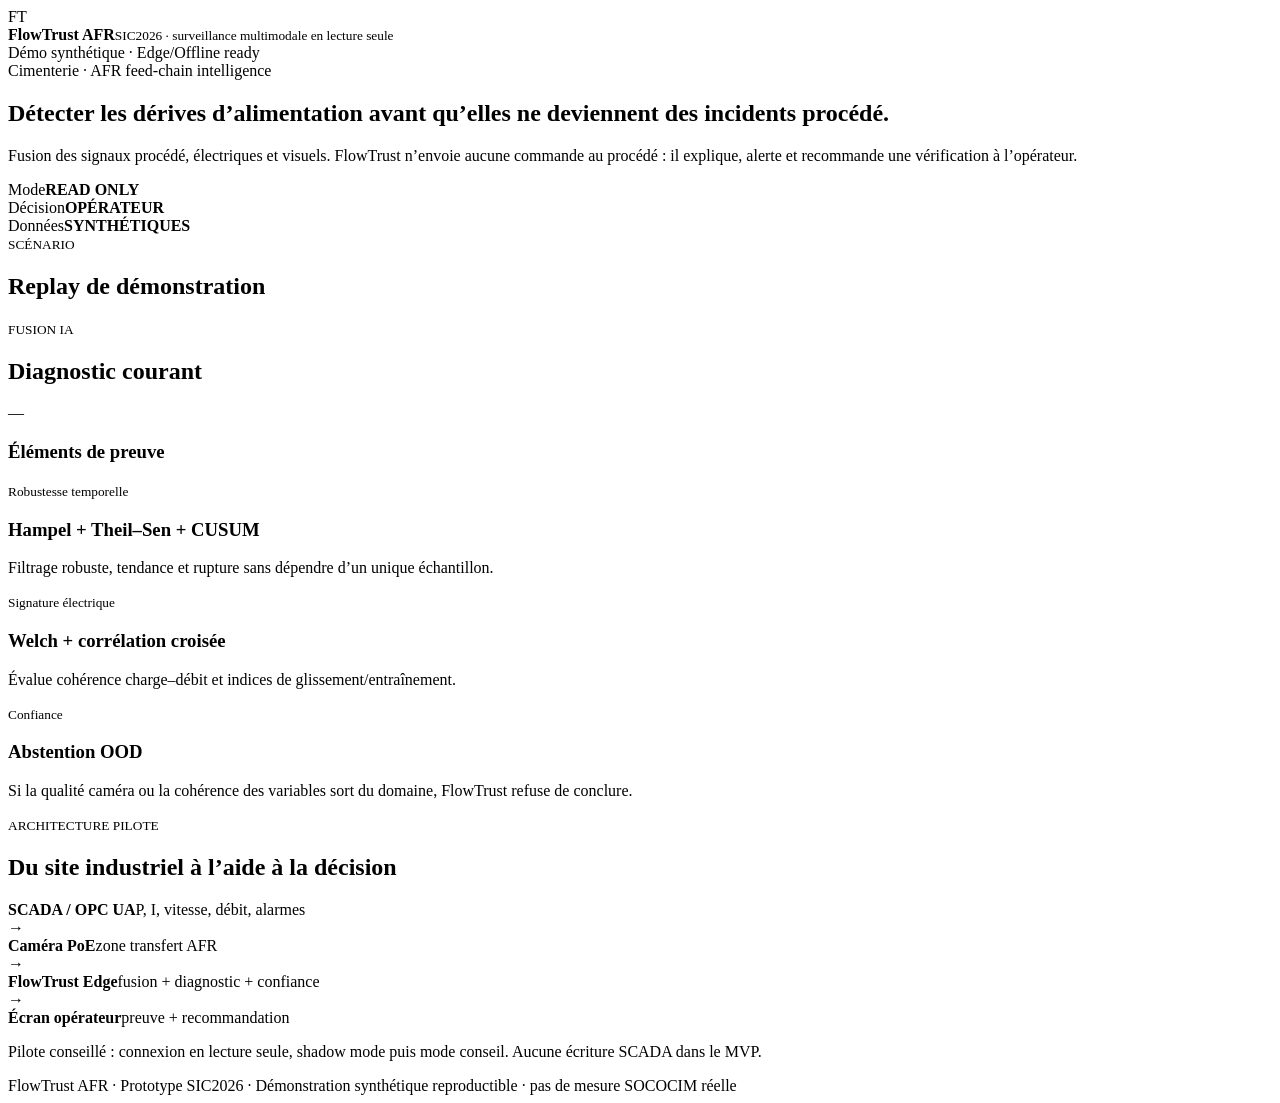
==== index.html @ c97a53e2 "Add FlowTrust operator dashboard" ====
<!doctype html>
<html lang="fr">
<head>
<meta charset="utf-8" />
<meta name="viewport" content="width=device-width,initial-scale=1" />
<title>FlowTrust AFR — SIC2026</title>
<link rel="stylesheet" href="styles.css" />
</head>
<body>
<header class="topbar">
  <div class="brand"><span class="mark">FT</span><div><b>FlowTrust AFR</b><small>SIC2026 · surveillance multimodale en lecture seule</small></div></div>
  <div class="status"><span class="dot"></span> Démo synthétique · Edge/Offline ready</div>
</header>
<main>
<section class="hero">
  <div>
    <div class="eyebrow">Cimenterie · AFR feed-chain intelligence</div>
    <h1>Détecter les dérives d’alimentation avant qu’elles ne deviennent des incidents procédé.</h1>
    <p>Fusion des signaux procédé, électriques et visuels. FlowTrust n’envoie aucune commande au procédé : il explique, alerte et recommande une vérification à l’opérateur.</p>
  </div>
  <div class="hero-card"><div class="kpi"><span>Mode</span><b>READ ONLY</b></div><div class="kpi"><span>Décision</span><b>OPÉRATEUR</b></div><div class="kpi"><span>Données</span><b>SYNTHÉTIQUES</b></div></div>
</section>
<section class="grid-2">
  <div class="panel control-panel">
    <div class="panel-title"><div><small>SCÉNARIO</small><h2>Replay de démonstration</h2></div><span id="clock"></span></div>
    <div class="scenario-buttons" id="scenarioButtons"></div>
    <div class="stream" id="stream"></div>
  </div>
  <div class="panel diagnosis-panel">
    <div class="panel-title"><div><small>FUSION IA</small><h2>Diagnostic courant</h2></div><span class="pill" id="confidencePill">—</span></div>
    <div class="diagnosis" id="diagnosis"></div>
    <div class="evidence"><h3>Éléments de preuve</h3><ul id="evidenceList"></ul></div>
    <div class="recommendation" id="recommendation"></div>
  </div>
</section>
<section class="grid-3">
  <div class="panel mini"><small>Robustesse temporelle</small><h3>Hampel + Theil–Sen + CUSUM</h3><p>Filtrage robuste, tendance et rupture sans dépendre d’un unique échantillon.</p></div>
  <div class="panel mini"><small>Signature électrique</small><h3>Welch + corrélation croisée</h3><p>Évalue cohérence charge–débit et indices de glissement/entraînement.</p></div>
  <div class="panel mini"><small>Confiance</small><h3>Abstention OOD</h3><p>Si la qualité caméra ou la cohérence des variables sort du domaine, FlowTrust refuse de conclure.</p></div>
</section>
<section class="panel architecture">
  <div><small>ARCHITECTURE PILOTE</small><h2>Du site industriel à l’aide à la décision</h2></div>
  <div class="flow">
    <div class="node"><b>SCADA / OPC UA</b><span>P, I, vitesse, débit, alarmes</span></div><div class="arrow">→</div>
    <div class="node"><b>Caméra PoE</b><span>zone transfert AFR</span></div><div class="arrow">→</div>
    <div class="node accent"><b>FlowTrust Edge</b><span>fusion + diagnostic + confiance</span></div><div class="arrow">→</div>
    <div class="node"><b>Écran opérateur</b><span>preuve + recommandation</span></div>
  </div>
  <p class="footnote">Pilote conseillé : connexion en lecture seule, shadow mode puis mode conseil. Aucune écriture SCADA dans le MVP.</p>
</section>
</main>
<footer>FlowTrust AFR · Prototype SIC2026 · Démonstration synthétique reproductible · pas de mesure SOCOCIM réelle</footer>
<script src="app.js"></script>
</body>
</html>
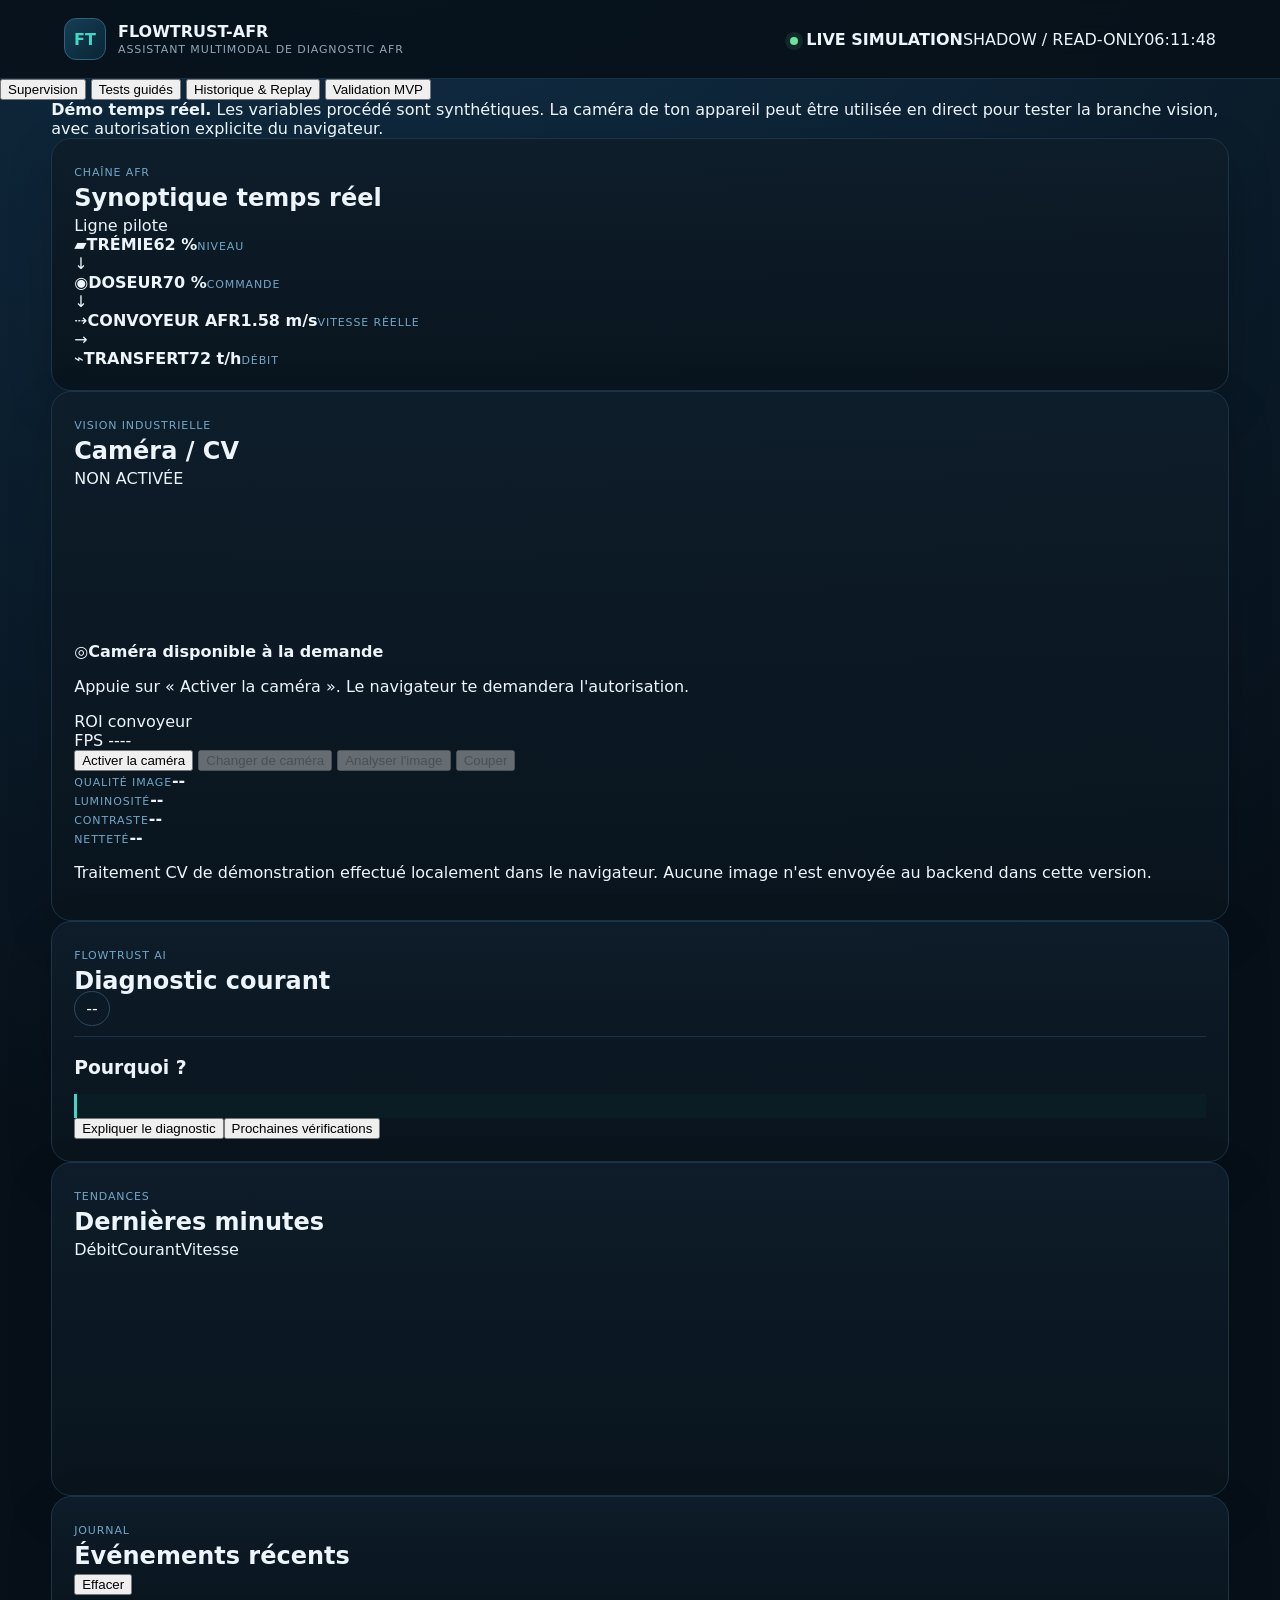
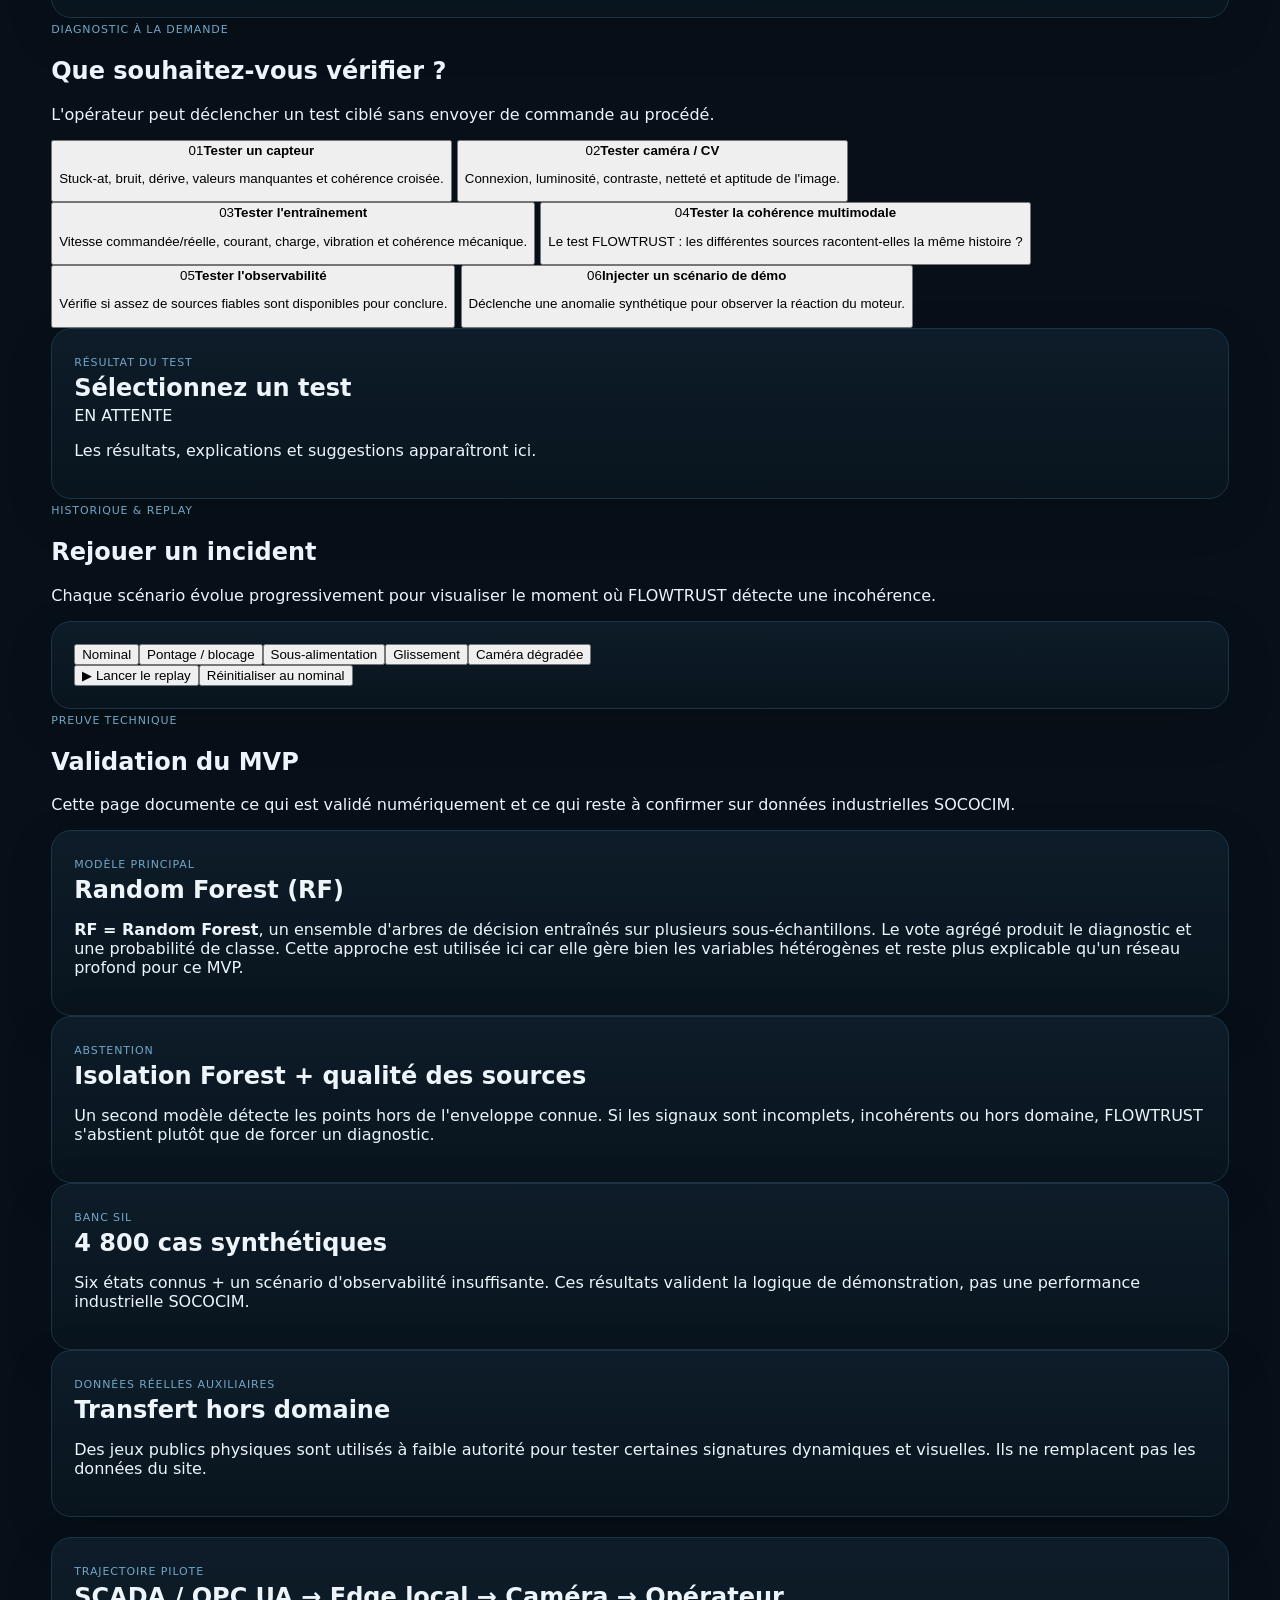
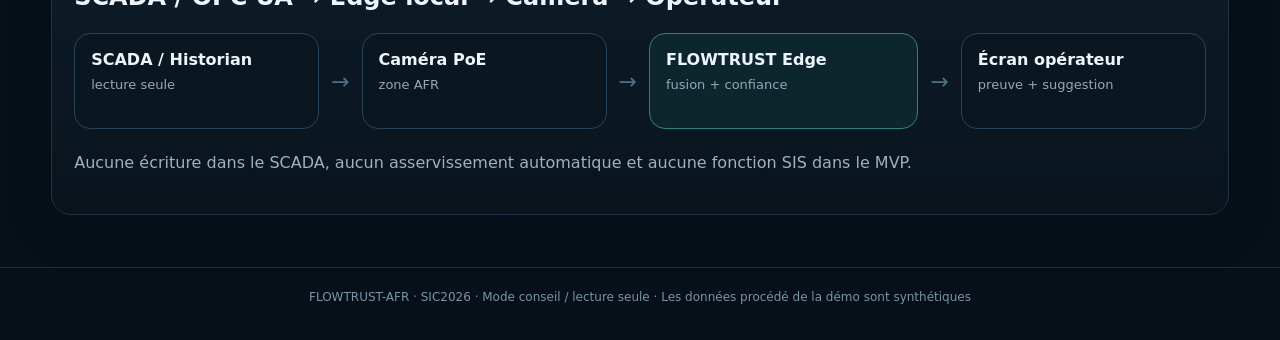
==== commit be2a7d5f: "Redesign MVP as real-time operator workspace with camera and guided tests" ====
--- a/index.html
+++ b/index.html
@@ -1,55 +1,132 @@
 <!doctype html>
 <html lang="fr">
 <head>
-<meta charset="utf-8" />
-<meta name="viewport" content="width=device-width,initial-scale=1" />
-<title>FlowTrust AFR — SIC2026</title>
-<link rel="stylesheet" href="styles.css" />
+  <meta charset="utf-8" />
+  <meta name="viewport" content="width=device-width,initial-scale=1,viewport-fit=cover" />
+  <meta name="theme-color" content="#071019" />
+  <meta name="description" content="FLOWTRUST-AFR - supervision et diagnostic multimodal de la chaîne AFR" />
+  <title>FLOWTRUST-AFR - Supervision opérateur</title>
+  <link rel="stylesheet" href="styles.css" />
 </head>
 <body>
 <header class="topbar">
-  <div class="brand"><span class="mark">FT</span><div><b>FlowTrust AFR</b><small>SIC2026 · surveillance multimodale en lecture seule</small></div></div>
-  <div class="status"><span class="dot"></span> Démo synthétique · Edge/Offline ready</div>
+  <div class="brand"><span class="mark">FT</span><div><b>FLOWTRUST-AFR</b><small>Assistant multimodal de diagnostic AFR</small></div></div>
+  <div class="live-status"><span class="dot"></span><b>LIVE SIMULATION</b><span class="divider"></span><span>SHADOW / READ-ONLY</span><span class="divider"></span><span id="clock">--:--:--</span></div>
 </header>
+<nav class="tabs" aria-label="Navigation principale">
+  <button class="tab active" data-view="supervision">Supervision</button>
+  <button class="tab" data-view="tests">Tests guidés</button>
+  <button class="tab" data-view="history">Historique & Replay</button>
+  <button class="tab" data-view="validation">Validation MVP</button>
+</nav>
+
 <main>
-<section class="hero">
-  <div>
-    <div class="eyebrow">Cimenterie · AFR feed-chain intelligence</div>
-    <h1>Détecter les dérives d’alimentation avant qu’elles ne deviennent des incidents procédé.</h1>
-    <p>Fusion des signaux procédé, électriques et visuels. FlowTrust n’envoie aucune commande au procédé : il explique, alerte et recommande une vérification à l’opérateur.</p>
-  </div>
-  <div class="hero-card"><div class="kpi"><span>Mode</span><b>READ ONLY</b></div><div class="kpi"><span>Décision</span><b>OPÉRATEUR</b></div><div class="kpi"><span>Données</span><b>SYNTHÉTIQUES</b></div></div>
-</section>
-<section class="grid-2">
-  <div class="panel control-panel">
-    <div class="panel-title"><div><small>SCÉNARIO</small><h2>Replay de démonstration</h2></div><span id="clock"></span></div>
-    <div class="scenario-buttons" id="scenarioButtons"></div>
-    <div class="stream" id="stream"></div>
-  </div>
-  <div class="panel diagnosis-panel">
-    <div class="panel-title"><div><small>FUSION IA</small><h2>Diagnostic courant</h2></div><span class="pill" id="confidencePill">—</span></div>
-    <div class="diagnosis" id="diagnosis"></div>
-    <div class="evidence"><h3>Éléments de preuve</h3><ul id="evidenceList"></ul></div>
-    <div class="recommendation" id="recommendation"></div>
-  </div>
-</section>
-<section class="grid-3">
-  <div class="panel mini"><small>Robustesse temporelle</small><h3>Hampel + Theil–Sen + CUSUM</h3><p>Filtrage robuste, tendance et rupture sans dépendre d’un unique échantillon.</p></div>
-  <div class="panel mini"><small>Signature électrique</small><h3>Welch + corrélation croisée</h3><p>Évalue cohérence charge–débit et indices de glissement/entraînement.</p></div>
-  <div class="panel mini"><small>Confiance</small><h3>Abstention OOD</h3><p>Si la qualité caméra ou la cohérence des variables sort du domaine, FlowTrust refuse de conclure.</p></div>
-</section>
-<section class="panel architecture">
-  <div><small>ARCHITECTURE PILOTE</small><h2>Du site industriel à l’aide à la décision</h2></div>
-  <div class="flow">
-    <div class="node"><b>SCADA / OPC UA</b><span>P, I, vitesse, débit, alarmes</span></div><div class="arrow">→</div>
-    <div class="node"><b>Caméra PoE</b><span>zone transfert AFR</span></div><div class="arrow">→</div>
-    <div class="node accent"><b>FlowTrust Edge</b><span>fusion + diagnostic + confiance</span></div><div class="arrow">→</div>
-    <div class="node"><b>Écran opérateur</b><span>preuve + recommandation</span></div>
-  </div>
-  <p class="footnote">Pilote conseillé : connexion en lecture seule, shadow mode puis mode conseil. Aucune écriture SCADA dans le MVP.</p>
-</section>
+  <section class="view active" id="view-supervision">
+    <div class="notice"><b>Démo temps réel.</b> Les variables procédé sont synthétiques. La caméra de ton appareil peut être utilisée en direct pour tester la branche vision, avec autorisation explicite du navigateur.</div>
+
+    <div class="workspace-grid">
+      <section class="panel process-panel">
+        <div class="panel-head"><div><small>CHAÎNE AFR</small><h2>Synoptique temps réel</h2></div><span class="tag">Ligne pilote</span></div>
+        <div class="synoptic">
+          <div class="machine"><span class="machine-icon">▰</span><b>TRÉMIE</b><strong id="synHopper">62 %</strong><small>Niveau</small></div>
+          <div class="connector">↓</div>
+          <div class="machine"><span class="machine-icon">◉</span><b>DOSEUR</b><strong id="synFeeder">70 %</strong><small>Commande</small></div>
+          <div class="connector">↓</div>
+          <div class="machine wide"><span class="machine-icon">⇢</span><b>CONVOYEUR AFR</b><strong id="synSpeed">1.58 m/s</strong><small>Vitesse réelle</small></div>
+          <div class="connector">→</div>
+          <div class="machine"><span class="machine-icon">⌁</span><b>TRANSFERT</b><strong id="synFlow">72 t/h</strong><small>Débit</small></div>
+        </div>
+
+        <div class="metric-grid" id="metricGrid"></div>
+      </section>
+
+      <section class="panel camera-panel">
+        <div class="panel-head"><div><small>VISION INDUSTRIELLE</small><h2>Caméra / CV</h2></div><span class="tag" id="cameraStatusTag">NON ACTIVÉE</span></div>
+        <div class="camera-stage">
+          <video id="cameraVideo" autoplay muted playsinline></video>
+          <div class="camera-placeholder" id="cameraPlaceholder"><span>◎</span><b>Caméra disponible à la demande</b><p>Appuie sur « Activer la caméra ». Le navigateur te demandera l'autorisation.</p></div>
+          <div class="roi" id="roiOverlay"><span>ROI convoyeur</span></div>
+          <div class="camera-overlay"><span id="cameraFps">FPS --</span><span id="cameraResolution">--</span></div>
+        </div>
+        <canvas id="cameraCanvas" hidden></canvas>
+        <div class="camera-actions">
+          <button class="primary" id="startCameraBtn">Activer la caméra</button>
+          <button id="switchCameraBtn" disabled>Changer de caméra</button>
+          <button id="runCvBtn" disabled>Analyser l'image</button>
+          <button id="stopCameraBtn" disabled>Couper</button>
+        </div>
+        <div class="cv-grid">
+          <div><small>Qualité image</small><b id="cvQuality">--</b></div>
+          <div><small>Luminosité</small><b id="cvBrightness">--</b></div>
+          <div><small>Contraste</small><b id="cvContrast">--</b></div>
+          <div><small>Netteté</small><b id="cvSharpness">--</b></div>
+        </div>
+        <p class="privacy-note">Traitement CV de démonstration effectué localement dans le navigateur. Aucune image n'est envoyée au backend dans cette version.</p>
+      </section>
+
+      <section class="panel diagnosis-panel">
+        <div class="panel-head"><div><small>FLOWTRUST AI</small><h2>Diagnostic courant</h2></div><span class="pill" id="confidencePill">--</span></div>
+        <div class="diagnosis-state" id="diagnosisState"></div>
+        <div class="source-health" id="sourceHealth"></div>
+        <div class="evidence"><h3>Pourquoi ?</h3><ul id="evidenceList"></ul></div>
+        <div class="recommendation" id="recommendation"></div>
+        <div class="diag-actions"><button id="explainBtn">Expliquer le diagnostic</button><button id="nextChecksBtn">Prochaines vérifications</button></div>
+      </section>
+    </div>
+
+    <section class="panel trend-panel">
+      <div class="panel-head"><div><small>TENDANCES</small><h2>Dernières minutes</h2></div><div class="legend"><span><i class="legend-flow"></i>Débit</span><span><i class="legend-current"></i>Courant</span><span><i class="legend-speed"></i>Vitesse</span></div></div>
+      <canvas id="trendCanvas" height="210"></canvas>
+    </section>
+
+    <section class="panel event-panel">
+      <div class="panel-head"><div><small>JOURNAL</small><h2>Événements récents</h2></div><button id="clearEventsBtn">Effacer</button></div>
+      <div id="eventLog" class="event-log"></div>
+    </section>
+  </section>
+
+  <section class="view" id="view-tests">
+    <div class="section-intro"><small>DIAGNOSTIC À LA DEMANDE</small><h1>Que souhaitez-vous vérifier ?</h1><p>L'opérateur peut déclencher un test ciblé sans envoyer de commande au procédé.</p></div>
+    <div class="test-grid">
+      <button class="test-card" data-test="sensor"><span>01</span><b>Tester un capteur</b><p>Stuck-at, bruit, dérive, valeurs manquantes et cohérence croisée.</p></button>
+      <button class="test-card" data-test="camera"><span>02</span><b>Tester caméra / CV</b><p>Connexion, luminosité, contraste, netteté et aptitude de l'image.</p></button>
+      <button class="test-card" data-test="drive"><span>03</span><b>Tester l'entraînement</b><p>Vitesse commandée/réelle, courant, charge, vibration et cohérence mécanique.</p></button>
+      <button class="test-card featured" data-test="coherence"><span>04</span><b>Tester la cohérence multimodale</b><p>Le test FLOWTRUST : les différentes sources racontent-elles la même histoire ?</p></button>
+      <button class="test-card" data-test="observability"><span>05</span><b>Tester l'observabilité</b><p>Vérifie si assez de sources fiables sont disponibles pour conclure.</p></button>
+      <button class="test-card" data-test="incident"><span>06</span><b>Injecter un scénario de démo</b><p>Déclenche une anomalie synthétique pour observer la réaction du moteur.</p></button>
+    </div>
+    <section class="panel test-result-panel">
+      <div class="panel-head"><div><small>RÉSULTAT DU TEST</small><h2 id="testResultTitle">Sélectionnez un test</h2></div><span class="tag" id="testResultStatus">EN ATTENTE</span></div>
+      <div id="testResultBody" class="test-result-body"><p>Les résultats, explications et suggestions apparaîtront ici.</p></div>
+    </section>
+  </section>
+
+  <section class="view" id="view-history">
+    <div class="section-intro"><small>HISTORIQUE & REPLAY</small><h1>Rejouer un incident</h1><p>Chaque scénario évolue progressivement pour visualiser le moment où FLOWTRUST détecte une incohérence.</p></div>
+    <section class="panel">
+      <div class="scenario-grid" id="scenarioButtons"></div>
+      <div class="replay-controls"><button class="primary" id="replayBtn">▶ Lancer le replay</button><button id="resetBtn">Réinitialiser au nominal</button></div>
+      <div class="replay-timeline" id="replayTimeline"></div>
+    </section>
+  </section>
+
+  <section class="view" id="view-validation">
+    <div class="section-intro"><small>PREUVE TECHNIQUE</small><h1>Validation du MVP</h1><p>Cette page documente ce qui est validé numériquement et ce qui reste à confirmer sur données industrielles SOCOCIM.</p></div>
+    <div class="validation-grid">
+      <section class="panel"><small>MODÈLE PRINCIPAL</small><h2>Random Forest (RF)</h2><p><b>RF = Random Forest</b>, un ensemble d'arbres de décision entraînés sur plusieurs sous-échantillons. Le vote agrégé produit le diagnostic et une probabilité de classe. Cette approche est utilisée ici car elle gère bien les variables hétérogènes et reste plus explicable qu'un réseau profond pour ce MVP.</p></section>
+      <section class="panel"><small>ABSTENTION</small><h2>Isolation Forest + qualité des sources</h2><p>Un second modèle détecte les points hors de l'enveloppe connue. Si les signaux sont incomplets, incohérents ou hors domaine, FLOWTRUST s'abstient plutôt que de forcer un diagnostic.</p></section>
+      <section class="panel"><small>BANC SIL</small><h2>4 800 cas synthétiques</h2><p>Six états connus + un scénario d'observabilité insuffisante. Ces résultats valident la logique de démonstration, pas une performance industrielle SOCOCIM.</p></section>
+      <section class="panel"><small>DONNÉES RÉELLES AUXILIAIRES</small><h2>Transfert hors domaine</h2><p>Des jeux publics physiques sont utilisés à faible autorité pour tester certaines signatures dynamiques et visuelles. Ils ne remplacent pas les données du site.</p></section>
+    </div>
+    <section class="panel architecture">
+      <small>TRAJECTOIRE PILOTE</small><h2>SCADA / OPC UA → Edge local → Caméra → Opérateur</h2>
+      <div class="flow"><div class="node"><b>SCADA / Historian</b><span>lecture seule</span></div><div class="arrow">→</div><div class="node"><b>Caméra PoE</b><span>zone AFR</span></div><div class="arrow">→</div><div class="node accent"><b>FLOWTRUST Edge</b><span>fusion + confiance</span></div><div class="arrow">→</div><div class="node"><b>Écran opérateur</b><span>preuve + suggestion</span></div></div>
+      <p class="footnote">Aucune écriture dans le SCADA, aucun asservissement automatique et aucune fonction SIS dans le MVP.</p>
+    </section>
+  </section>
 </main>
-<footer>FlowTrust AFR · Prototype SIC2026 · Démonstration synthétique reproductible · pas de mesure SOCOCIM réelle</footer>
+
+<footer>FLOWTRUST-AFR · SIC2026 · Mode conseil / lecture seule · Les données procédé de la démo sont synthétiques</footer>
 <script src="app.js"></script>
 </body>
 </html>
--- a/styles.css
+++ b/styles.css
@@ -0,0 +1,9 @@
+:root{--bg:#071019;--panel:#0c1722;--panel2:#101f2d;--text:#edf5fb;--muted:#8fa7b8;--line:#1c3448;--cyan:#42d6c8;--amber:#ffbf69;--red:#ff7070;--green:#69e39d;--blue:#5ab3ff}
+*{box-sizing:border-box}body{margin:0;font-family:Inter,ui-sans-serif,system-ui,-apple-system,Segoe UI,Roboto,Arial;background:radial-gradient(circle at 30% -10%,#12324c 0,#071019 38%);color:var(--text)}
+.topbar{position:sticky;top:0;z-index:5;display:flex;justify-content:space-between;align-items:center;padding:18px 5vw;border-bottom:1px solid #173047;background:rgba(7,16,25,.88);backdrop-filter:blur(14px)}
+.brand{display:flex;gap:12px;align-items:center}.brand small{display:block;color:var(--muted);margin-top:2px}.mark{display:grid;place-items:center;width:42px;height:42px;border:1px solid #2d617c;border-radius:12px;background:linear-gradient(135deg,#153e56,#0a2534);font-weight:800;color:var(--cyan)}
+.status{font-size:13px;color:#bed1dd}.dot{display:inline-block;width:8px;height:8px;border-radius:50%;background:var(--green);box-shadow:0 0 0 5px rgba(105,227,157,.1);margin-right:8px}
+main{width:min(1400px,92vw);margin:auto}.hero{display:grid;grid-template-columns:1.6fr .7fr;gap:28px;align-items:end;padding:64px 0 28px}.eyebrow,small{letter-spacing:.08em;text-transform:uppercase;color:#72a6c7;font-size:11px}.hero h1{font-size:clamp(36px,5vw,64px);line-height:1.02;max-width:1000px;margin:14px 0 18px}.hero p{max-width:850px;color:#b0c2cf;font-size:18px;line-height:1.6}.hero-card{border:1px solid var(--line);border-radius:18px;background:linear-gradient(180deg,#102334,#0b1823);padding:18px;display:grid;gap:10px}.kpi{display:flex;justify-content:space-between;padding:13px 0;border-bottom:1px solid #1b3347}.kpi:last-child{border:none}.kpi span{color:var(--muted)}.kpi b{font-size:13px;color:#d7edf9}
+.grid-2{display:grid;grid-template-columns:1.15fr .85fr;gap:20px}.grid-3{display:grid;grid-template-columns:repeat(3,1fr);gap:20px;margin-top:20px}.panel{border:1px solid var(--line);border-radius:20px;background:linear-gradient(180deg,rgba(14,29,42,.96),rgba(9,20,29,.96));box-shadow:0 16px 45px rgba(0,0,0,.18);padding:22px}.panel-title{display:flex;justify-content:space-between;align-items:start;margin-bottom:18px}.panel h2,.panel h3{margin:4px 0}.panel-title span{color:var(--muted);font-size:12px}.scenario-buttons{display:flex;flex-wrap:wrap;gap:8px;margin-bottom:18px}.scenario-buttons button{border:1px solid #27465b;background:#0a1822;color:#c8d8e2;border-radius:999px;padding:9px 13px;cursor:pointer}.scenario-buttons button.active{border-color:var(--cyan);color:#fff;background:#113541}.stream{display:grid;grid-template-columns:repeat(2,1fr);gap:12px}.metric{border:1px solid #1a3448;border-radius:14px;padding:14px;background:#09141d}.metric .row{display:flex;justify-content:space-between;align-items:center}.metric b{font-size:22px}.metric .bar{height:6px;background:#132838;border-radius:99px;margin-top:10px;overflow:hidden}.metric .bar i{display:block;height:100%;border-radius:99px;background:linear-gradient(90deg,#399dff,#45dcc8)}
+.pill{padding:7px 11px;border-radius:999px;border:1px solid #2b4b60}.diagnosis .label{font-size:32px;font-weight:800;line-height:1.1;margin:8px 0}.diagnosis p,.mini p,.footnote{color:#9eb2c0;line-height:1.55}.severity{display:inline-flex;align-items:center;gap:8px;font-weight:700;font-size:12px;letter-spacing:.07em}.severity:before{content:"";width:8px;height:8px;border-radius:50%;background:currentColor}.sev-ok{color:var(--green)}.sev-warn{color:var(--amber)}.sev-high{color:var(--red)}.sev-ood{color:var(--blue)}.evidence{margin-top:18px;padding-top:16px;border-top:1px solid #1b3347}.evidence ul{padding-left:18px;color:#bed0da}.evidence li{margin:8px 0}.recommendation{margin-top:16px;border-left:3px solid var(--cyan);padding:12px 14px;background:#0a1c24;color:#d8e9f2}.mini{min-height:158px}.architecture{margin:20px 0 52px}.flow{display:grid;grid-template-columns:1fr auto 1fr auto 1.1fr auto 1fr;gap:12px;align-items:center;margin:22px 0}.node{border:1px solid #24455a;border-radius:16px;padding:16px;background:#0a1721;min-height:96px}.node span{display:block;color:#94a9b7;margin-top:8px;font-size:13px}.node.accent{border-color:#347f82;background:#0d252c}.arrow{color:#4e7085;font-size:22px;text-align:center}footer{border-top:1px solid #153047;padding:22px 5vw 36px;color:#7894a7;font-size:12px;text-align:center}
+@media(max-width:900px){.hero,.grid-2,.grid-3{grid-template-columns:1fr}.hero{padding-top:36px}.flow{grid-template-columns:1fr}.arrow{transform:rotate(90deg)}.stream{grid-template-columns:1fr}.topbar{padding:14px 4vw}.status{display:none}}
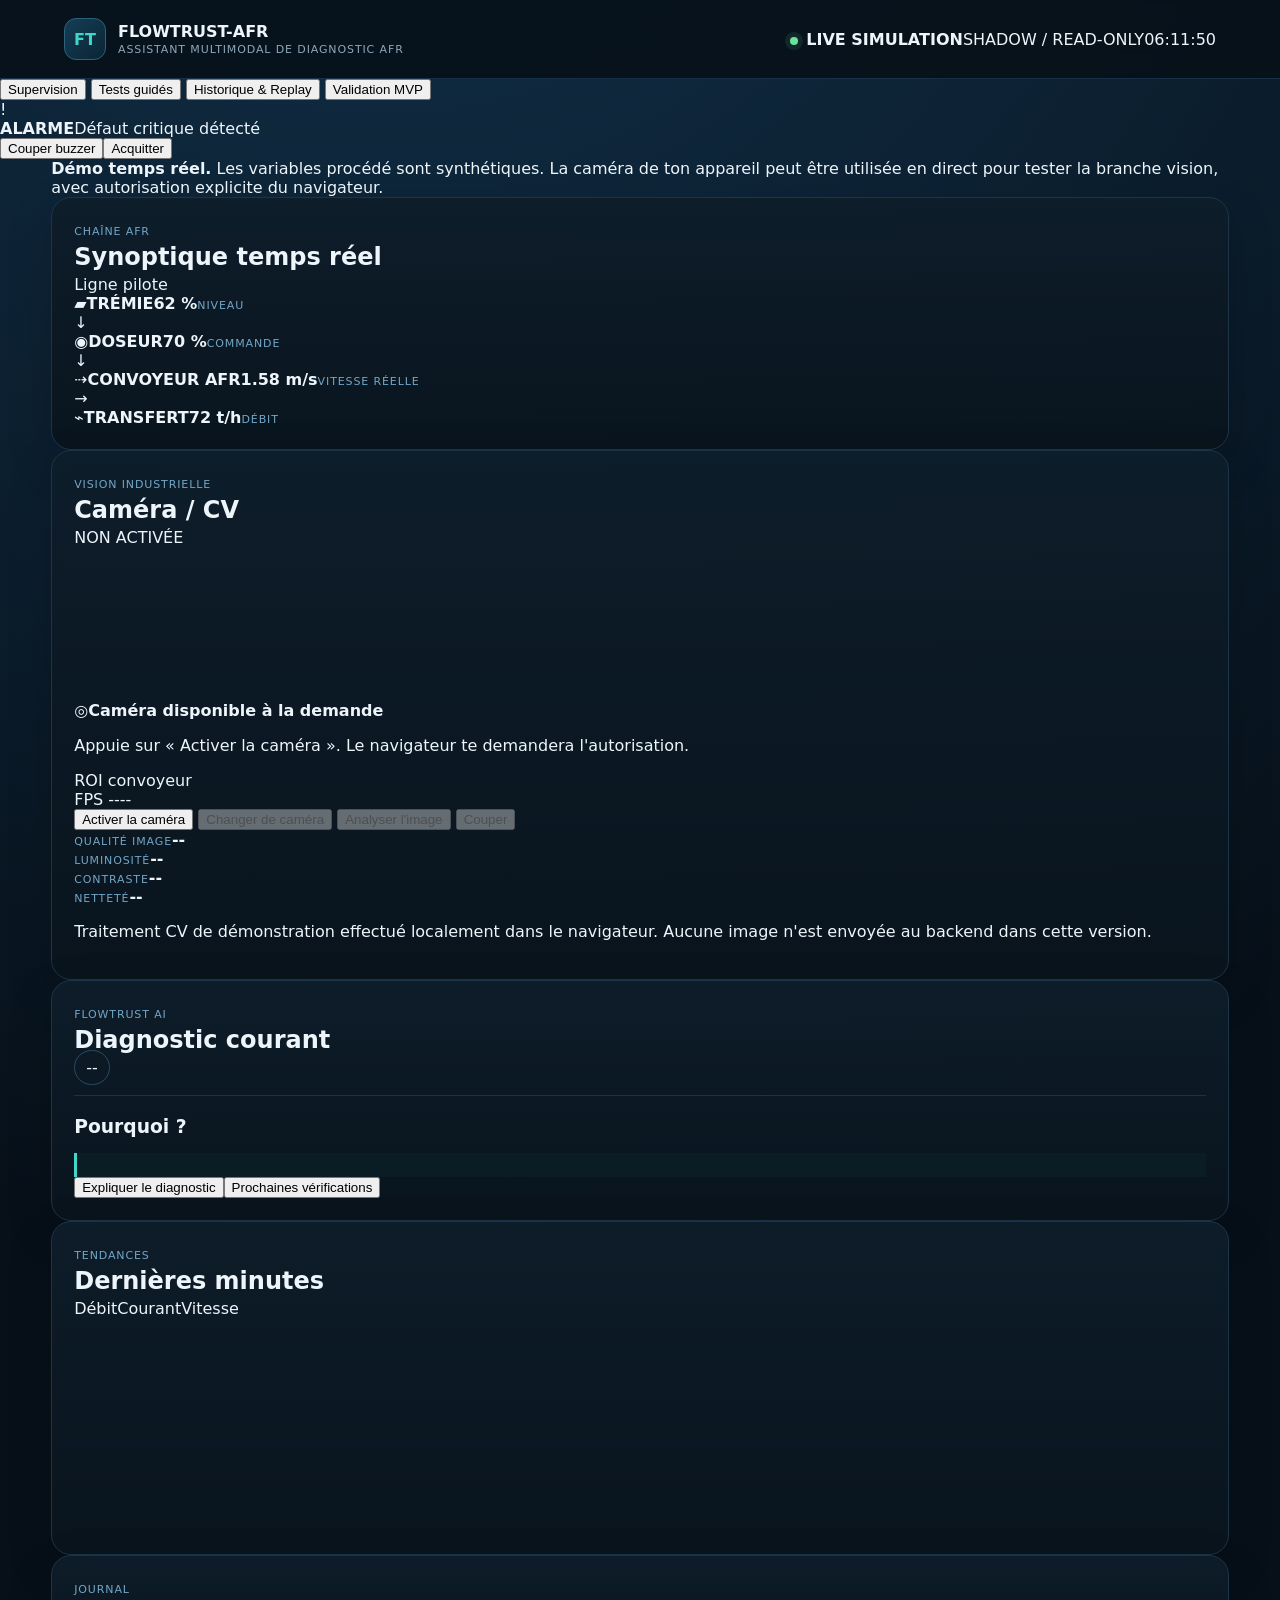
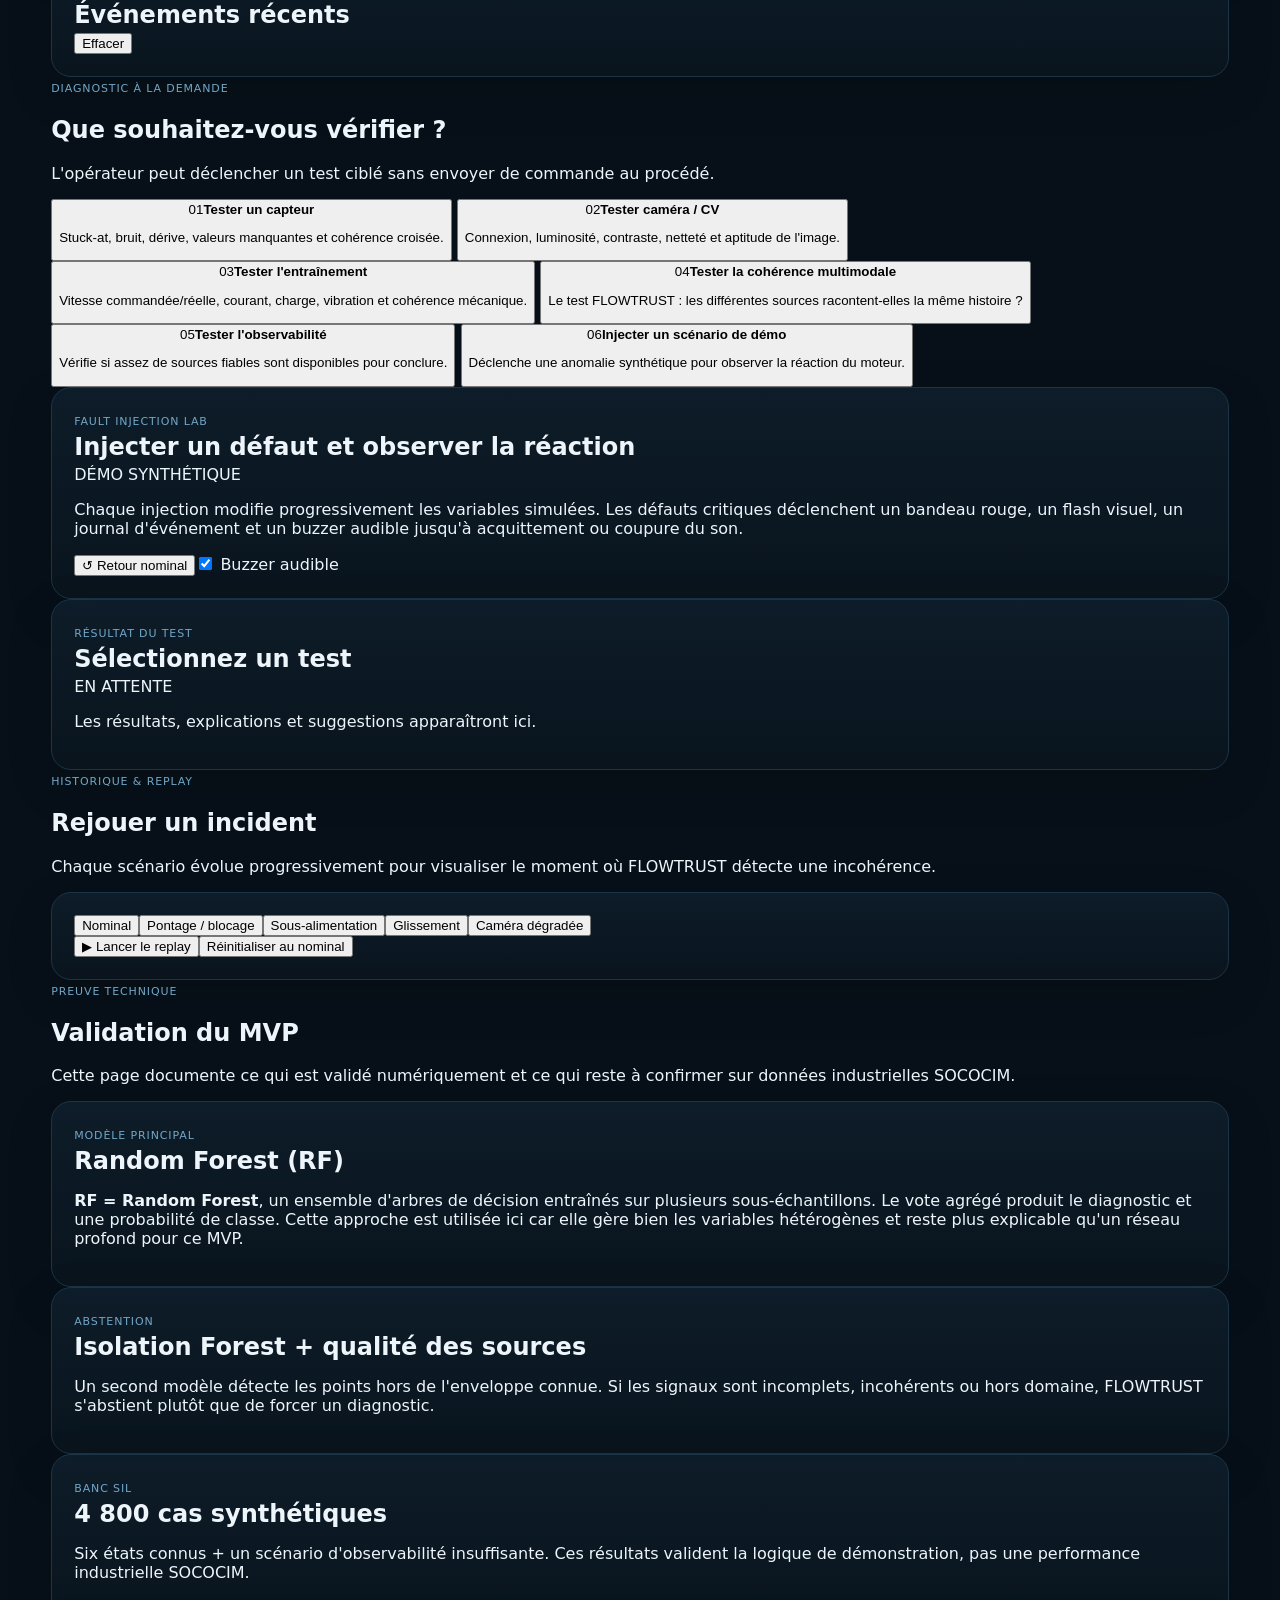
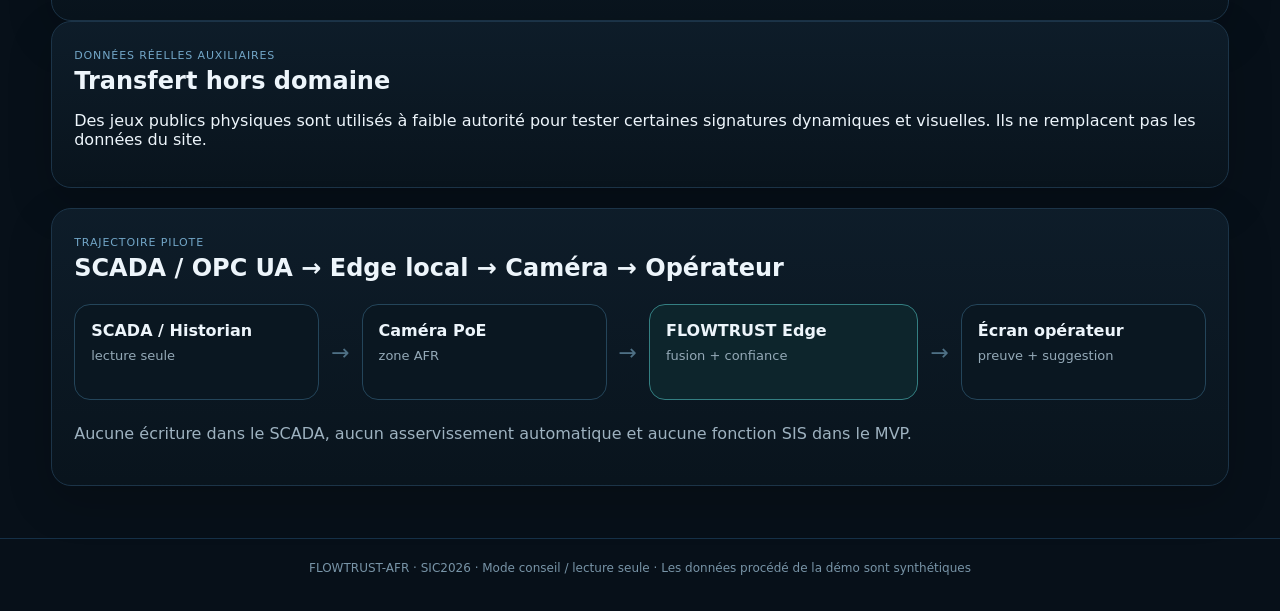
==== commit 5e4481a3: "Add fault injection lab, audible alarm and alarm acknowledgement UI" ====
--- a/index.html
+++ b/index.html
@@ -19,6 +19,11 @@
   <button class="tab" data-view="history">Historique & Replay</button>
   <button class="tab" data-view="validation">Validation MVP</button>
 </nav>
+
+<div class="alarm-banner" id="alarmBanner" role="alert" aria-live="assertive">
+  <div><span class="alarm-icon">!</span><div><b id="alarmTitle">ALARME</b><span id="alarmMessage">Défaut critique détecté</span></div></div>
+  <div class="alarm-actions"><button id="muteAlarmBtn">Couper buzzer</button><button id="ackAlarmBtn">Acquitter</button></div>
+</div>
 
 <main>
   <section class="view active" id="view-supervision">
@@ -64,7 +69,7 @@
         <p class="privacy-note">Traitement CV de démonstration effectué localement dans le navigateur. Aucune image n'est envoyée au backend dans cette version.</p>
       </section>
 
-      <section class="panel diagnosis-panel">
+      <section class="panel diagnosis-panel" id="diagnosisPanel">
         <div class="panel-head"><div><small>FLOWTRUST AI</small><h2>Diagnostic courant</h2></div><span class="pill" id="confidencePill">--</span></div>
         <div class="diagnosis-state" id="diagnosisState"></div>
         <div class="source-health" id="sourceHealth"></div>
@@ -95,6 +100,14 @@
       <button class="test-card" data-test="observability"><span>05</span><b>Tester l'observabilité</b><p>Vérifie si assez de sources fiables sont disponibles pour conclure.</p></button>
       <button class="test-card" data-test="incident"><span>06</span><b>Injecter un scénario de démo</b><p>Déclenche une anomalie synthétique pour observer la réaction du moteur.</p></button>
     </div>
+
+    <section class="panel fault-lab">
+      <div class="panel-head"><div><small>FAULT INJECTION LAB</small><h2>Injecter un défaut et observer la réaction</h2></div><span class="tag">DÉMO SYNTHÉTIQUE</span></div>
+      <p class="fault-intro">Chaque injection modifie progressivement les variables simulées. Les défauts critiques déclenchent un bandeau rouge, un flash visuel, un journal d'événement et un buzzer audible jusqu'à acquittement ou coupure du son.</p>
+      <div class="fault-grid" id="faultGrid"></div>
+      <div class="fault-controls"><button id="restoreNominalBtn">↺ Retour nominal</button><label><input type="checkbox" id="audioAlarmToggle" checked /> Buzzer audible</label></div>
+    </section>
+
     <section class="panel test-result-panel">
       <div class="panel-head"><div><small>RÉSULTAT DU TEST</small><h2 id="testResultTitle">Sélectionnez un test</h2></div><span class="tag" id="testResultStatus">EN ATTENTE</span></div>
       <div id="testResultBody" class="test-result-body"><p>Les résultats, explications et suggestions apparaîtront ici.</p></div>
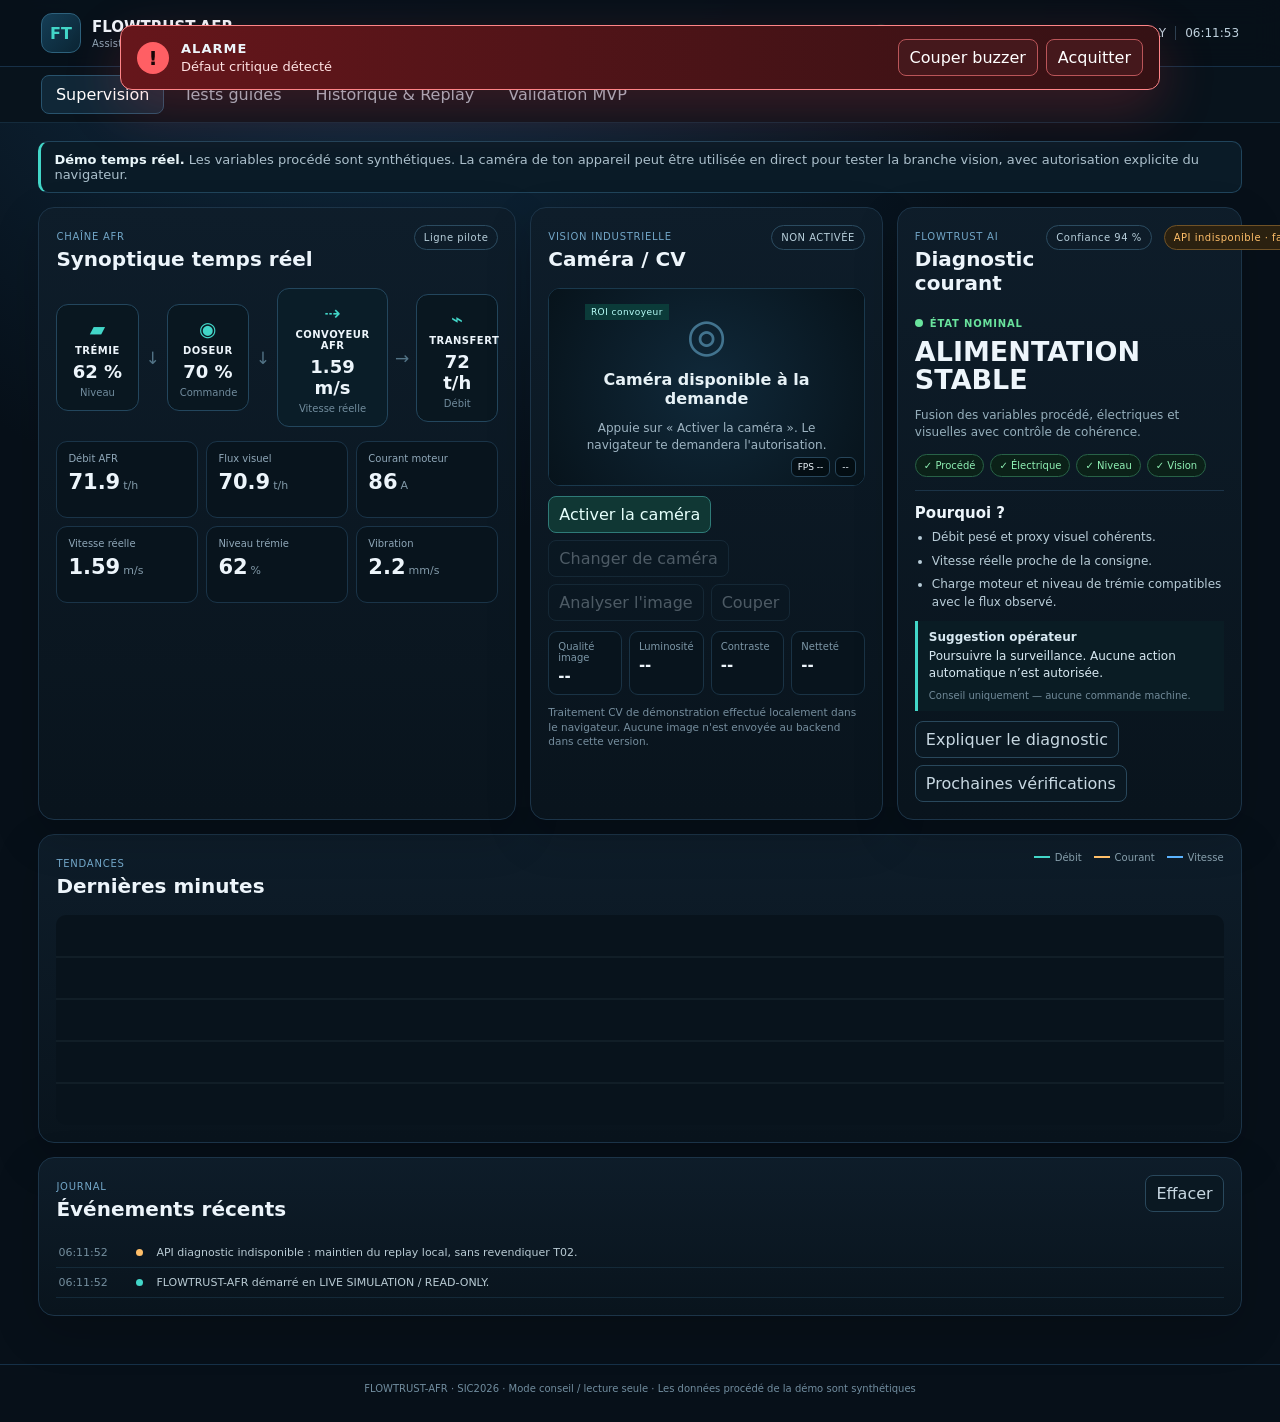
==== commit f5e0bc59: "feat: load T02 realtime HMI integration layer" ====
--- a/index.html
+++ b/index.html
@@ -126,8 +126,8 @@
   <section class="view" id="view-validation">
     <div class="section-intro"><small>PREUVE TECHNIQUE</small><h1>Validation du MVP</h1><p>Cette page documente ce qui est validé numériquement et ce qui reste à confirmer sur données industrielles SOCOCIM.</p></div>
     <div class="validation-grid">
-      <section class="panel"><small>MODÈLE PRINCIPAL</small><h2>Random Forest (RF)</h2><p><b>RF = Random Forest</b>, un ensemble d'arbres de décision entraînés sur plusieurs sous-échantillons. Le vote agrégé produit le diagnostic et une probabilité de classe. Cette approche est utilisée ici car elle gère bien les variables hétérogènes et reste plus explicable qu'un réseau profond pour ce MVP.</p></section>
-      <section class="panel"><small>ABSTENTION</small><h2>Isolation Forest + qualité des sources</h2><p>Un second modèle détecte les points hors de l'enveloppe connue. Si les signaux sont incomplets, incohérents ou hors domaine, FLOWTRUST s'abstient plutôt que de forcer un diagnostic.</p></section>
+      <section class="panel"><small>MODÈLE PRINCIPAL</small><h2>Random Forest (RF)</h2><p><b>RF = Random Forest</b>, un ensemble d'arbres de décision entraînés sur plusieurs sous-échantillons. Son vecteur de probabilités sert de prior statistique ; T02 ne l'autorise jamais à contourner les gates de confiance.</p></section>
+      <section class="panel"><small>T02 — FUSION & ABSTENTION</small><h2>Procédé + électromécanique + vision</h2><p>Chaque modalité reçoit une fiabilité selon la qualité et la complétude des sources. Deux modalités indépendantes au minimum sont requises ; contradiction forte, faible marge ou observabilité insuffisante entraînent <b>UNKNOWN</b>.</p></section>
       <section class="panel"><small>BANC SIL</small><h2>4 800 cas synthétiques</h2><p>Six états connus + un scénario d'observabilité insuffisante. Ces résultats valident la logique de démonstration, pas une performance industrielle SOCOCIM.</p></section>
       <section class="panel"><small>DONNÉES RÉELLES AUXILIAIRES</small><h2>Transfert hors domaine</h2><p>Des jeux publics physiques sont utilisés à faible autorité pour tester certaines signatures dynamiques et visuelles. Ils ne remplacent pas les données du site.</p></section>
     </div>
@@ -141,5 +141,6 @@
 
 <footer>FLOWTRUST-AFR · SIC2026 · Mode conseil / lecture seule · Les données procédé de la démo sont synthétiques</footer>
 <script src="app.js"></script>
+<script src="app-t02.js"></script>
 </body>
 </html>
--- a/styles.css
+++ b/styles.css
@@ -1,9 +1,19 @@
-:root{--bg:#071019;--panel:#0c1722;--panel2:#101f2d;--text:#edf5fb;--muted:#8fa7b8;--line:#1c3448;--cyan:#42d6c8;--amber:#ffbf69;--red:#ff7070;--green:#69e39d;--blue:#5ab3ff}
-*{box-sizing:border-box}body{margin:0;font-family:Inter,ui-sans-serif,system-ui,-apple-system,Segoe UI,Roboto,Arial;background:radial-gradient(circle at 30% -10%,#12324c 0,#071019 38%);color:var(--text)}
-.topbar{position:sticky;top:0;z-index:5;display:flex;justify-content:space-between;align-items:center;padding:18px 5vw;border-bottom:1px solid #173047;background:rgba(7,16,25,.88);backdrop-filter:blur(14px)}
-.brand{display:flex;gap:12px;align-items:center}.brand small{display:block;color:var(--muted);margin-top:2px}.mark{display:grid;place-items:center;width:42px;height:42px;border:1px solid #2d617c;border-radius:12px;background:linear-gradient(135deg,#153e56,#0a2534);font-weight:800;color:var(--cyan)}
-.status{font-size:13px;color:#bed1dd}.dot{display:inline-block;width:8px;height:8px;border-radius:50%;background:var(--green);box-shadow:0 0 0 5px rgba(105,227,157,.1);margin-right:8px}
-main{width:min(1400px,92vw);margin:auto}.hero{display:grid;grid-template-columns:1.6fr .7fr;gap:28px;align-items:end;padding:64px 0 28px}.eyebrow,small{letter-spacing:.08em;text-transform:uppercase;color:#72a6c7;font-size:11px}.hero h1{font-size:clamp(36px,5vw,64px);line-height:1.02;max-width:1000px;margin:14px 0 18px}.hero p{max-width:850px;color:#b0c2cf;font-size:18px;line-height:1.6}.hero-card{border:1px solid var(--line);border-radius:18px;background:linear-gradient(180deg,#102334,#0b1823);padding:18px;display:grid;gap:10px}.kpi{display:flex;justify-content:space-between;padding:13px 0;border-bottom:1px solid #1b3347}.kpi:last-child{border:none}.kpi span{color:var(--muted)}.kpi b{font-size:13px;color:#d7edf9}
-.grid-2{display:grid;grid-template-columns:1.15fr .85fr;gap:20px}.grid-3{display:grid;grid-template-columns:repeat(3,1fr);gap:20px;margin-top:20px}.panel{border:1px solid var(--line);border-radius:20px;background:linear-gradient(180deg,rgba(14,29,42,.96),rgba(9,20,29,.96));box-shadow:0 16px 45px rgba(0,0,0,.18);padding:22px}.panel-title{display:flex;justify-content:space-between;align-items:start;margin-bottom:18px}.panel h2,.panel h3{margin:4px 0}.panel-title span{color:var(--muted);font-size:12px}.scenario-buttons{display:flex;flex-wrap:wrap;gap:8px;margin-bottom:18px}.scenario-buttons button{border:1px solid #27465b;background:#0a1822;color:#c8d8e2;border-radius:999px;padding:9px 13px;cursor:pointer}.scenario-buttons button.active{border-color:var(--cyan);color:#fff;background:#113541}.stream{display:grid;grid-template-columns:repeat(2,1fr);gap:12px}.metric{border:1px solid #1a3448;border-radius:14px;padding:14px;background:#09141d}.metric .row{display:flex;justify-content:space-between;align-items:center}.metric b{font-size:22px}.metric .bar{height:6px;background:#132838;border-radius:99px;margin-top:10px;overflow:hidden}.metric .bar i{display:block;height:100%;border-radius:99px;background:linear-gradient(90deg,#399dff,#45dcc8)}
-.pill{padding:7px 11px;border-radius:999px;border:1px solid #2b4b60}.diagnosis .label{font-size:32px;font-weight:800;line-height:1.1;margin:8px 0}.diagnosis p,.mini p,.footnote{color:#9eb2c0;line-height:1.55}.severity{display:inline-flex;align-items:center;gap:8px;font-weight:700;font-size:12px;letter-spacing:.07em}.severity:before{content:"";width:8px;height:8px;border-radius:50%;background:currentColor}.sev-ok{color:var(--green)}.sev-warn{color:var(--amber)}.sev-high{color:var(--red)}.sev-ood{color:var(--blue)}.evidence{margin-top:18px;padding-top:16px;border-top:1px solid #1b3347}.evidence ul{padding-left:18px;color:#bed0da}.evidence li{margin:8px 0}.recommendation{margin-top:16px;border-left:3px solid var(--cyan);padding:12px 14px;background:#0a1c24;color:#d8e9f2}.mini{min-height:158px}.architecture{margin:20px 0 52px}.flow{display:grid;grid-template-columns:1fr auto 1fr auto 1.1fr auto 1fr;gap:12px;align-items:center;margin:22px 0}.node{border:1px solid #24455a;border-radius:16px;padding:16px;background:#0a1721;min-height:96px}.node span{display:block;color:#94a9b7;margin-top:8px;font-size:13px}.node.accent{border-color:#347f82;background:#0d252c}.arrow{color:#4e7085;font-size:22px;text-align:center}footer{border-top:1px solid #153047;padding:22px 5vw 36px;color:#7894a7;font-size:12px;text-align:center}
-@media(max-width:900px){.hero,.grid-2,.grid-3{grid-template-columns:1fr}.hero{padding-top:36px}.flow{grid-template-columns:1fr}.arrow{transform:rotate(90deg)}.stream{grid-template-columns:1fr}.topbar{padding:14px 4vw}.status{display:none}}+:root{--bg:#071019;--panel:#0c1722;--panel2:#101f2d;--text:#edf5fb;--muted:#8fa7b8;--line:#1c3448;--cyan:#42d6c8;--amber:#ffbf69;--red:#ff5f64;--green:#69e39d;--blue:#5ab3ff;--shadow:0 16px 45px rgba(0,0,0,.18)}
+*{box-sizing:border-box}html{background:var(--bg)}body{margin:0;font-family:Inter,ui-sans-serif,system-ui,-apple-system,BlinkMacSystemFont,"Segoe UI",Roboto,Arial,sans-serif;background:radial-gradient(circle at 30% -10%,#12324c 0,#071019 38%);color:var(--text);min-height:100vh}button{font:inherit}button:focus-visible,input:focus-visible{outline:2px solid var(--cyan);outline-offset:2px}
+.topbar{position:sticky;top:0;z-index:20;display:flex;justify-content:space-between;align-items:center;gap:20px;padding:13px 3.2vw;border-bottom:1px solid #173047;background:rgba(7,16,25,.94);backdrop-filter:blur(14px)}.brand{display:flex;gap:11px;align-items:center}.brand b{font-size:15px}.brand small{display:block;color:var(--muted);margin-top:2px;text-transform:none;letter-spacing:.02em}.mark{display:grid;place-items:center;width:40px;height:40px;border:1px solid #2d617c;border-radius:11px;background:linear-gradient(135deg,#153e56,#0a2534);font-weight:800;color:var(--cyan)}
+.live-status{display:flex;align-items:center;gap:9px;font-size:12px;color:#bed1dd}.dot{display:inline-block;width:8px;height:8px;border-radius:50%;background:var(--green);box-shadow:0 0 0 5px rgba(105,227,157,.1)}.divider{width:1px;height:14px;background:#2a4152}
+.tabs{position:sticky;top:66px;z-index:18;display:flex;gap:4px;padding:8px 3.2vw;border-bottom:1px solid #142b3c;background:#08131c;overflow-x:auto}.tab{white-space:nowrap;border:1px solid transparent;background:transparent;color:#9eb4c2;border-radius:8px;padding:9px 14px;cursor:pointer}.tab:hover{color:#fff;background:#0c1d29}.tab.active{color:#fff;border-color:#28536d;background:#102737}
+.alarm-banner{position:fixed;left:50%;top:116px;z-index:40;transform:translate(-50%,-140%);width:min(1040px,94vw);display:flex;justify-content:space-between;align-items:center;gap:18px;padding:13px 16px;border:1px solid #ff8588;border-radius:12px;background:linear-gradient(90deg,#66161b,#351114);box-shadow:0 18px 55px rgba(255,60,70,.22);transition:transform .25s ease}.alarm-banner.show{transform:translate(-50%,0)}.alarm-banner>div:first-child{display:flex;align-items:center;gap:12px}.alarm-banner b{display:block;font-size:13px;letter-spacing:.08em}.alarm-banner span{font-size:13px;color:#ffe2e3}.alarm-icon{display:grid;place-items:center;width:32px;height:32px;border-radius:50%;background:#ff5f64;color:#180406!important;font-weight:900;font-size:20px!important}.alarm-actions{display:flex;gap:8px}.alarm-actions button{border:1px solid #ba5559;background:#45181c;color:#fff;border-radius:8px;padding:8px 11px;cursor:pointer}.alarm-active .diagnosis-panel.critical-panel{animation:criticalPulse 1.2s ease-in-out infinite alternate}@keyframes criticalPulse{from{box-shadow:0 0 0 rgba(255,70,75,0),var(--shadow)}to{box-shadow:0 0 0 2px rgba(255,70,75,.65),0 0 38px rgba(255,70,75,.2)}}
+main{width:min(1580px,94vw);margin:auto;padding:18px 0 48px}.view{display:none}.view.active{display:block}.notice{border:1px solid #20445b;border-left:3px solid var(--cyan);border-radius:10px;padding:10px 13px;margin-bottom:14px;background:#0a1b27;color:#abc0cc;font-size:13px}.notice b{color:#eaf7fb}
+.panel{border:1px solid var(--line);border-radius:16px;background:linear-gradient(180deg,rgba(14,29,42,.97),rgba(9,20,29,.97));box-shadow:var(--shadow);padding:17px}.panel-head{display:flex;justify-content:space-between;align-items:flex-start;gap:12px;margin-bottom:14px}.panel h2,.panel h3{margin:3px 0}.panel h2{font-size:20px}.panel h3{font-size:15px}small{letter-spacing:.075em;text-transform:uppercase;color:#72a6c7;font-size:10px}.tag,.pill{display:inline-flex;align-items:center;white-space:nowrap;border:1px solid #2b4b60;border-radius:999px;padding:6px 9px;color:#b8cfdb;font-size:10px;letter-spacing:.05em}.tag.ok{color:var(--green);border-color:#286b4b;background:#0b251c}.tag.warn{color:var(--amber);border-color:#705226;background:#2b2110}.tag.bad{color:#ff8d90;border-color:#743539;background:#2d1114}
+.workspace-grid{display:grid;grid-template-columns:minmax(0,1.22fr) minmax(310px,.9fr) minmax(300px,.88fr);gap:14px;align-items:stretch}.process-panel,.camera-panel,.diagnosis-panel{min-height:440px}
+.synoptic{display:grid;grid-template-columns:1fr auto 1fr auto 1.35fr auto 1fr;align-items:center;gap:7px;margin:7px 0 14px}.machine{min-width:0;border:1px solid #23465d;border-radius:12px;background:#091720;padding:12px;text-align:center}.machine.wide{background:#0a1d28}.machine-icon{display:block;color:var(--cyan);font-size:20px;margin-bottom:4px}.machine b,.machine strong,.machine small{display:block}.machine b{font-size:10px;letter-spacing:.05em}.machine strong{font-size:18px;margin:5px 0}.machine small{text-transform:none;letter-spacing:0;color:#718c9d}.connector{color:#527386;font-size:17px;text-align:center}.metric-grid{display:grid;grid-template-columns:repeat(3,1fr);gap:8px}.metric-card{position:relative;border:1px solid #1a3448;border-radius:11px;background:#08141d;padding:11px;min-height:77px}.metric-card small{display:block;text-transform:none;letter-spacing:0;color:#8fa7b8}.metric-card b{font-size:21px;display:inline-block;margin-top:6px}.metric-card span{font-size:11px;color:#8199a8;margin-left:3px}.metric-card.warn{border-color:#6c562d;background:#201a10}.metric-card.danger{border-color:#794044;background:#251113}.metric-card.danger b{color:#ff8c90}.metric-card.warn b{color:#ffd187}
+.camera-stage{position:relative;aspect-ratio:16/10;border:1px solid #1a394d;border-radius:12px;overflow:hidden;background:linear-gradient(145deg,#07131b,#102330);display:grid;place-items:center}.camera-stage video{width:100%;height:100%;object-fit:cover;background:#050b0f}.camera-placeholder{position:absolute;inset:0;display:flex;flex-direction:column;align-items:center;justify-content:center;text-align:center;padding:22px;background:radial-gradient(circle,#10293a,#07131b);color:#9eb4c2}.camera-placeholder.hidden{display:none}.camera-placeholder span{font-size:46px;color:#42738e}.camera-placeholder b{color:#e6f1f6;margin-top:8px}.camera-placeholder p{font-size:12px;line-height:1.45;max-width:290px}.roi{position:absolute;inset:18% 11%;border:1px solid transparent;pointer-events:none}.roi.show{border-color:#42d6c8;box-shadow:0 0 0 1px rgba(66,214,200,.22) inset}.roi span{position:absolute;left:0;top:-21px;background:#0b3b39;color:#b9fff9;padding:3px 6px;font-size:9px;letter-spacing:.05em}.camera-overlay{position:absolute;right:8px;bottom:8px;display:flex;gap:5px}.camera-overlay span{background:rgba(2,10,15,.72);border:1px solid #27465b;border-radius:6px;padding:4px 6px;font-size:9px}.camera-actions,.diag-actions,.replay-controls,.fault-controls{display:flex;flex-wrap:wrap;gap:7px;margin-top:10px}.camera-actions button,.diag-actions button,.replay-controls button,.fault-controls button,.event-panel button{border:1px solid #29485c;background:#0a1822;color:#c8d8e2;border-radius:8px;padding:8px 10px;cursor:pointer}.camera-actions button:disabled{opacity:.35;cursor:not-allowed}button.primary{border-color:#2f7b78!important;background:#103734!important;color:#e6fffc!important}.cv-grid{display:grid;grid-template-columns:repeat(4,1fr);gap:7px;margin-top:10px}.cv-grid div{border:1px solid #1a3345;border-radius:9px;background:#08141d;padding:9px}.cv-grid small{display:block;text-transform:none;letter-spacing:0;color:#7c96a6}.cv-grid b{display:block;font-size:15px;margin-top:4px}.privacy-note{font-size:10.5px;line-height:1.4;color:#758d9d;margin:10px 0 0}
+.severity{display:inline-flex;align-items:center;gap:7px;font-size:10px;letter-spacing:.08em;font-weight:800}.severity:before{content:"";width:8px;height:8px;border-radius:50%;background:currentColor}.sev-ok{color:var(--green)}.sev-warn{color:var(--amber)}.sev-critical{color:#ff7378}.sev-ood{color:var(--blue)}.diag-label{font-size:27px;font-weight:850;line-height:1.05;margin:7px 0}.diagnosis-state p{color:#95aebb;font-size:12px;line-height:1.45}.source-health{display:flex;flex-wrap:wrap;gap:6px;margin:13px 0}.source{border:1px solid #294354;border-radius:999px;padding:5px 8px;font-size:10px}.source.ok{color:#8ff0b4;border-color:#286247;background:#0b2118}.source.bad{color:#ff9296;border-color:#6b3438;background:#251113}.evidence{border-top:1px solid #1b3347;margin-top:12px;padding-top:10px}.evidence ul{padding-left:17px;margin:7px 0;color:#b8ccd7;font-size:12px;line-height:1.45}.evidence li{margin:6px 0}.recommendation{margin-top:10px;border-left:3px solid var(--cyan);padding:9px 11px;background:#0a1c24;color:#d8e9f2;font-size:12px}.recommendation p{margin:4px 0 6px;line-height:1.4}.recommendation small{text-transform:none;letter-spacing:0;color:#718a99}
+.trend-panel,.event-panel{margin-top:14px}.legend{display:flex;gap:12px;color:#879fac;font-size:10px}.legend span{display:flex;align-items:center;gap:5px}.legend i{display:block;width:16px;height:2px}.legend-flow{background:#42d6c8}.legend-current{background:#ffbf69}.legend-speed{background:#5ab3ff}#trendCanvas{display:block;width:100%;height:210px;border-radius:10px;background:#08131c}.event-log{max-height:260px;overflow:auto}.event{display:grid;grid-template-columns:70px 12px 1fr;gap:8px;align-items:center;border-bottom:1px solid #142a39;padding:8px 2px;font-size:11px}.event time{color:#748e9e}.event-dot{width:7px;height:7px;border-radius:50%;background:#567484}.event p{margin:0;color:#b9cbd4}.event.critical .event-dot{background:var(--red);box-shadow:0 0 0 4px rgba(255,95,100,.12)}.event.warn .event-dot{background:var(--amber)}.event.ood .event-dot{background:var(--blue)}.event.info .event-dot{background:var(--cyan)}.empty-event{color:#668092;padding:16px 0;font-size:11px}
+.section-intro{padding:24px 0 17px}.section-intro h1{font-size:clamp(29px,4vw,48px);margin:6px 0 7px}.section-intro p{color:#9bb0bd;max-width:800px;margin:0;line-height:1.5}.test-grid{display:grid;grid-template-columns:repeat(3,1fr);gap:11px}.test-card{display:block;text-align:left;border:1px solid #1d3a4e;border-radius:14px;background:linear-gradient(180deg,#0c1b27,#09141d);color:#eaf2f6;padding:15px;cursor:pointer;min-height:135px}.test-card:hover{border-color:#39718c;transform:translateY(-1px)}.test-card.featured{border-color:#357b79;background:linear-gradient(180deg,#10302f,#0a1c22)}.test-card>span{display:inline-block;font-size:10px;color:#5d8196;margin-bottom:14px}.test-card b{display:block;font-size:16px}.test-card p{font-size:11px;color:#8ea6b4;line-height:1.45}.fault-lab,.test-result-panel{margin-top:14px}.fault-intro{color:#9fb3bf;font-size:12px;line-height:1.45}.fault-grid{display:grid;grid-template-columns:repeat(3,1fr);gap:8px}.fault-card{display:flex;align-items:center;gap:10px;text-align:left;border:1px solid #294456;background:#08151e;color:#e9f2f6;border-radius:11px;padding:11px;cursor:pointer}.fault-card:hover{border-color:#4b7892}.fault-card.critical{border-color:#62353a;background:#1b1013}.fault-card.warn{border-color:#5d4c2c;background:#18150e}.fault-card.ood{border-color:#2e4c69;background:#0c1621}.fault-icon{display:grid;place-items:center;width:30px;height:30px;border-radius:8px;background:#132634;color:#9ab7c8;font-size:16px}.fault-card.critical .fault-icon{background:#3b1519;color:#ff8589}.fault-card.warn .fault-icon{background:#342810;color:#ffd483}.fault-card b,.fault-card small{display:block}.fault-card small{text-transform:none;letter-spacing:0;margin-top:3px;color:#7e98a7}.fault-controls{justify-content:space-between;align-items:center}.fault-controls label{font-size:11px;color:#9fb0ba;display:flex;align-items:center;gap:7px}.test-result-body{min-height:120px;color:#b5c6cf;font-size:12px;line-height:1.5}.result-score{display:flex;align-items:flex-end;gap:10px;margin:5px 0 14px}.result-score b{font-size:34px;color:#eef7fa}.result-score span{color:#7f99a8;margin-bottom:6px}.check-list{display:grid;grid-template-columns:repeat(2,1fr);gap:6px}.check-list p{display:flex;justify-content:space-between;margin:0;border:1px solid #1b3547;border-radius:8px;padding:8px 9px;background:#08141c}.check-list b{color:#dceaf1}.result-callout{margin-top:10px;border-left:3px solid var(--cyan);padding:10px;background:#0a1c24}.result-callout.warn{border-color:var(--amber);background:#221b0e}.result-callout.danger{border-color:var(--red);background:#241014}.coherence-table{border:1px solid #1d384a;border-radius:10px;overflow:hidden}.coherence-table>div{display:grid;grid-template-columns:1fr 1fr .8fr;gap:8px;padding:8px 10px;border-bottom:1px solid #142b3a}.coherence-table>div:last-child{border-bottom:0}.good-text{color:var(--green)}.bad-text{color:#ff8589}.explain-list{list-style:none;padding:0}.explain-list li{display:flex;gap:9px;align-items:flex-start;margin:8px 0}.explain-list li b{display:grid;place-items:center;flex:0 0 24px;height:24px;border-radius:50%;background:#10343a;color:#86e7de}.next-list li{margin:8px 0}.scenario-grid{display:grid;grid-template-columns:repeat(5,1fr);gap:7px}.scenario-btn{border:1px solid #213f53;border-radius:10px;background:#08151e;color:#d8e5eb;padding:9px;text-align:left;cursor:pointer}.scenario-btn.active{border-color:var(--cyan);background:#0e2a30}.scenario-btn b,.scenario-btn span{display:block}.scenario-btn span{font-size:9px;color:#718b9b;margin-top:3px}.replay-timeline{margin-top:14px}.timeline-row{display:grid;grid-template-columns:75px 1fr;gap:10px;border-left:2px solid #2d6278;padding:7px 10px;color:#adc1cc;font-size:11px}.timeline-row b{color:#68d4ca}
+.validation-grid{display:grid;grid-template-columns:repeat(2,1fr);gap:12px}.validation-grid .panel p,.footnote{color:#9bb0bd;line-height:1.55;font-size:12px}.architecture{margin-top:14px}.flow{display:grid;grid-template-columns:1fr auto 1fr auto 1.1fr auto 1fr;gap:8px;align-items:center;margin:16px 0}.node{border:1px solid #24455a;border-radius:12px;padding:13px;background:#08151e;min-height:82px}.node span{display:block;color:#829cac;margin-top:6px;font-size:10px}.node.accent{border-color:#347f82;background:#0d252c}.arrow{color:#4e7085;font-size:18px;text-align:center}
+footer{border-top:1px solid #153047;padding:18px 4vw 28px;color:#718d9f;font-size:10px;text-align:center}
+@media(max-width:1220px){.workspace-grid{grid-template-columns:1.15fr .85fr}.diagnosis-panel{grid-column:1/-1;min-height:auto}.process-panel,.camera-panel{min-height:410px}.scenario-grid{grid-template-columns:repeat(4,1fr)}}
+@media(max-width:900px){.topbar{padding:11px 14px}.brand small{display:none}.live-status{font-size:10px}.live-status .divider:first-of-type,.live-status .divider:first-of-type+span{display:none}.tabs{top:63px;padding:7px 12px}.workspace-grid,.test-grid,.validation-grid{grid-template-columns:1fr}.process-panel,.camera-panel,.diagnosis-panel{min-height:auto}.synoptic{grid-template-columns:1fr auto 1fr}.synoptic .connector:nth-of-type(4),.synoptic .machine:nth-of-type(5),.synoptic .connector:nth-of-type(6),.synoptic .machine:nth-of-type(7){display:none}.metric-grid{grid-template-columns:repeat(2,1fr)}.fault-grid{grid-template-columns:repeat(2,1fr)}.scenario-grid{grid-template-columns:repeat(2,1fr)}.flow{grid-template-columns:1fr}.arrow{transform:rotate(90deg)}.alarm-banner{top:112px}.section-intro{padding-top:18px}.cv-grid{grid-template-columns:repeat(2,1fr)}}
+@media(max-width:560px){main{width:94vw}.topbar{align-items:flex-start}.live-status{flex-wrap:wrap;justify-content:flex-end}.tabs{top:63px}.metric-grid,.fault-grid,.check-list{grid-template-columns:1fr}.synoptic{grid-template-columns:1fr}.synoptic .connector{transform:rotate(0)}.synoptic .machine,.synoptic .connector{display:block!important}.cv-grid{grid-template-columns:repeat(2,1fr)}.diag-label{font-size:23px}.alarm-banner{top:119px;align-items:flex-start}.alarm-actions{flex-direction:column}.scenario-grid{grid-template-columns:1fr 1fr}.panel{padding:14px}}
